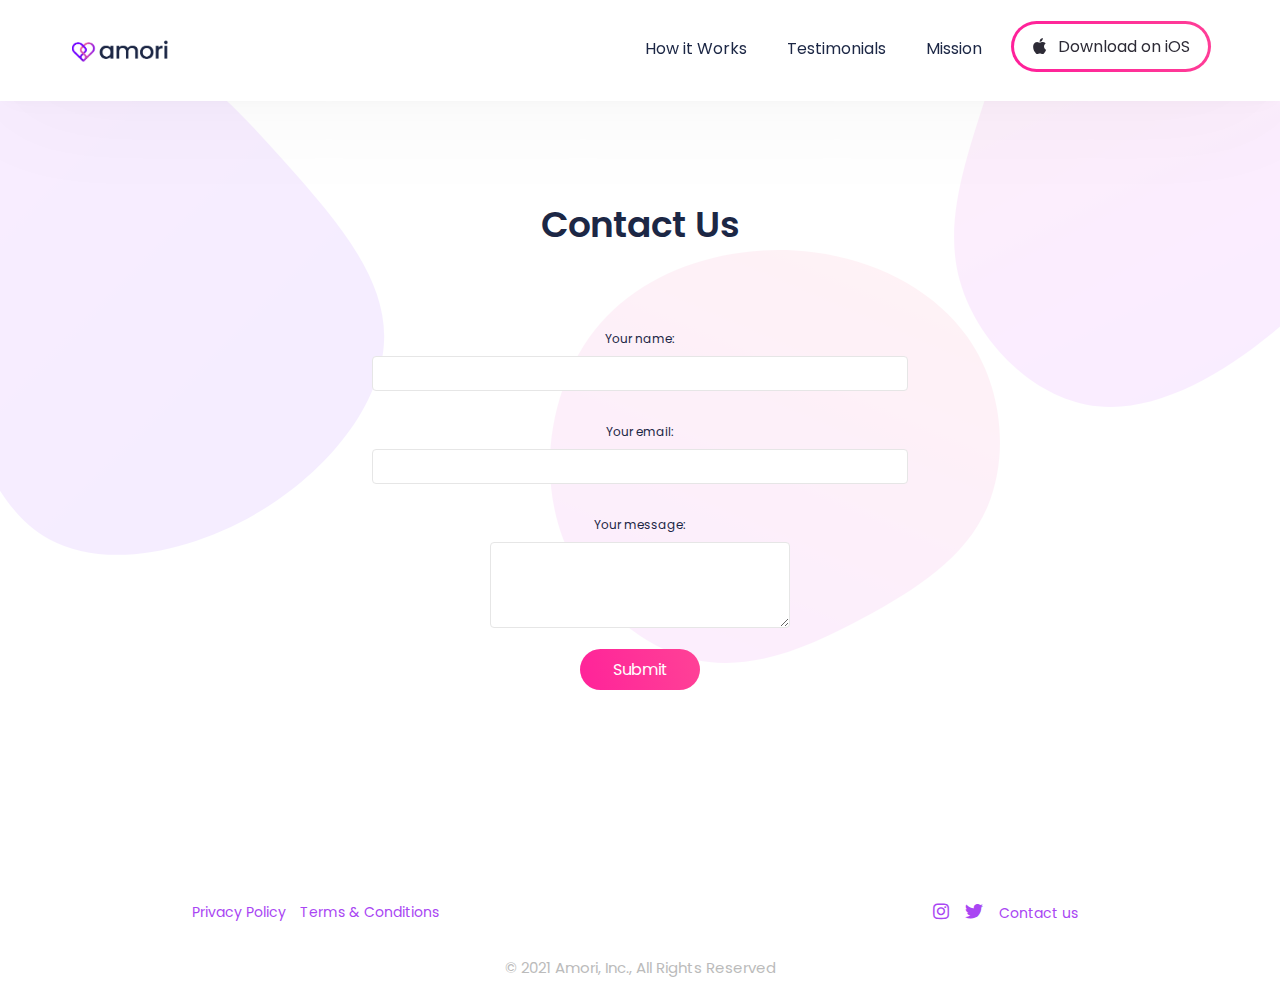
==== contact.html @ 14833dfd "copied amori website" ====
<!DOCTYPE html>
<html lang="en">

<head>
    <meta charset="UTF-8">
    <meta name="viewport" content="width=device-width, minimum-scale=1.0">

    <title>Amori &#124; 1:1 Audio Chat for Friends &amp; Dating</title>
    <meta name="keywords" content="Dating, app, relationships, chat, 1:1, friends, calls, blind date, love, date">
    <meta name="description"
        content="Amori is a blind dating experiment to help you form genuine romantic connections." />

    <meta name="image" property="og:image" content="img/opengraph.png">

    <meta name="viewport" content="width=device-width, initial-scale=1, shrink-to-fit=no">

    <!-- favicon -->
    <link rel="apple-touch-icon" sizes="180x180" href="/apple-touch-icon.png">
    <link rel="icon" type="image/png" sizes="32x32" href="/favicon-32x32.png">
    <link rel="icon" type="image/png" sizes="16x16" href="/favicon-16x16.png">
    <link rel="manifest" href="/site.webmanifest">
    <link rel="mask-icon" href="/safari-pinned-tab.svg" color="#5bbad5">
    <meta name="msapplication-TileColor" content="#9f00a7">
    <meta name="theme-color" content="#ffffff">

    <!-- font -->
    <link rel="preconnect" href="https://fonts.gstatic.com">
    <link href="https://fonts.googleapis.com/css2?family=Poppins:wght@400;500;600&display=swap" rel="stylesheet">
    <link rel="stylesheet" href="icofont/icofont.min.css">

    <!-- fa -->
    <link href="css/all.css" rel="stylesheet">
    <!--load all styles -->

    <!-- bootstrap -->

    <link rel="stylesheet" href="https://stackpath.bootstrapcdn.com/bootstrap/4.3.1/css/bootstrap.min.css"
        integrity="sha384-ggOyR0iXCbMQv3Xipma34MD+dH/1fQ784/j6cY/iJTQUOhcWr7x9JvoRxT2MZw1T" crossorigin="anonymous">

    <!-- css -->
    <link rel="stylesheet" type="text/css" href="css/style.css">
</head>

<body>

    <div class="main-container">

        <div class="blob-container">

            <div class="blobs">
                <img id="blob1" src="img/blob1.svg">
                <img id="blob2" src="img/blob2.svg">
                <img id="blob3" src="img/blob3.svg">
            </div>
        </div>

        <div class="main-content">

            <!-- nav bar -->
            <nav id="menu" class="navbar fixed-top navbar-expand-md navbar-light">
                <a class="navbar-brand" href="index.html">
                    <img src="img/logo2.png" width="100" class="d-inline-block align-top" alt="">
                </a>
                <button id="nav-hamburger" class="navbar-toggler" type="button" data-toggle="collapse"
                    data-target="#navbarNav" aria-controls="navbarNav" aria-expanded="false"
                    aria-label="Toggle navigation">
                    <span class="navbar-toggler-icon"></span>
                </button>
                <div class="collapse navbar-collapse " id="navbarNav">
                    <ul class="navbar-nav ml-auto">
                        <li class="nav-item">
                            <a class="nav-link" href="#how">How it Works</a>
                        </li>

                        <li class="nav-item">
                            <a class="nav-link" href="#testimonials">Testimonials</a>
                        </li>

                        <li class="nav-item">
                            <a class="nav-link" href="mission.html">Mission</a>
                        </li>


                        <li class="download">
                            <a href="https://apps.apple.com/us/app/amori-blind-audio-calls/id1552334356" class="app-link">
                                <div class="app-store">
                                    <p class="app-store-content">Download&nbsp;on&nbsp;iOS
                                    </p>

                                </div>
                            </a>
                        </li>

                    </ul>
                </div>
            </nav>
            <!-- end of nav bar -->


            <form action="https://formspree.io/xyynzwwd" method="POST">
                <h2>Contact Us</h2>
                <input type="hidden" name="action" value="submit"> Your name:
                <br>
                <input name="name" type="text" value="" size="35" />
                <br> Your email:
                <br>
                <input name="email" type="text" value="" size="35" />
                <br> Your message:
                <br>
                <textarea name="message" rows="4" cols="30"></textarea>
                <br>

                <input class="submit-button" type="submit" />

            </form>




        </div> <!-- end of content wrap -->




        <!-- footer-->
        <footer id="footer-links">

            <div class="footer-left"><a href="privacy.html" id="privacy">Privacy Policy</a>
                <a href="terms.html" id="terms">Terms &amp; Conditions</a>
            </div>
            <div class="footer-right">
                <a href="https://www.instagram.com/amoridating/" target="_blank">
                    <i class="fab fa-instagram"></i>
                </a>
                <a href="https://twitter.com/amoridating" target="_blank">
                    <i class="fab fa-twitter"></i>
                </a>
                <a href="contact.html" id="contact">Contact us</a>
            </div>
        </footer>
        <footer id="copyright">
            <p>&copy; 2021 Amori, Inc., All Rights Reserved</p>

        </footer> <!-- end of footer-->


    </div> <!-- end of main container -->


    <!-- bootstrap -->
    <script src="https://code.jquery.com/jquery-3.3.1.slim.min.js"
        integrity="sha384-q8i/X+965DzO0rT7abK41JStQIAqVgRVzpbzo5smXKp4YfRvH+8abtTE1Pi6jizo"
        crossorigin="anonymous"></script>
    <script src="https://cdnjs.cloudflare.com/ajax/libs/popper.js/1.14.7/umd/popper.min.js"
        integrity="sha384-UO2eT0CpHqdSJQ6hJty5KVphtPhzWj9WO1clHTMGa3JDZwrnQq4sF86dIHNDz0W1"
        crossorigin="anonymous"></script>
    <script src="https://stackpath.bootstrapcdn.com/bootstrap/4.3.1/js/bootstrap.min.js"
        integrity="sha384-JjSmVgyd0p3pXB1rRibZUAYoIIy6OrQ6VrjIEaFf/nJGzIxFDsf4x0xIM+B07jRM"
        crossorigin="anonymous"></script>
</body>

</html>
---- css/style.css ----
html, body, div, span, applet, object, iframe, h1, h2, h3, h4, h5, h6, p, blockquote, pre, a, abbr, acronym, address, big, cite, code, del, em, img, ins, kbd, q, s, samp, small, strike, strong, sub, sup, tt, var, b, u, i, center, dl, dt, dd, ol, ul, li, fieldset, form, label, legend, table, caption, tbody, tfoot, thead, tr, th, td, article, aside, canvas, details, embed, figure, figcaption, footer, header, menu, nav, output, section, summary, time, mark, audio, video {
    margin: 0;
    padding: 0;
    border: 0;
    font-size: 100%;
    font: inherit;
  }

html {
    scroll-behavior: smooth;
}

:root {
    --main-text-color: #1C2745;
    --main-accent-color: #A946F3;
  }

* {
    box-sizing: border-box;
}

body {
    font-family: Poppins, Helvetica, Arial, sans-serif;
    color: var(--main-text-color);
    font-size: 12px;
}

h1 {
    font-weight: 600;
    font-size: 4em;
    line-height: 1.4em;
    margin-bottom: 56px;
}

.highlight {
    color: var(--main-accent-color);
    overflow: hidden; /* Ensures the content is not revealed until the animation */
    border-right: .12em solid #A946F3; /* The typwriter cursor */
    white-space: nowrap; /* Keeps the content on a single line */
    margin: 0 auto; /* Gives that scrolling effect as the typing happens */
    letter-spacing: 0.01em; /* Adjust as needed */
    animation: 
      typing 3.5s steps(40, end),
      blink-caret .75s step-end infinite;
}

  
  /* The typewriter cursor effect */
  @keyframes blink-caret {
    from, to { border-color: transparent }
    50% { border-color: #A946F3; }
}

.highlight::before {
    content: "Deeper";
    animation: animate infinite 8s;
    padding-left: 10px;
}

.italic {
    font-style: italic;
}

@keyframes animate {

    3% { content: "D"; } 6% { content: "De"; } 9% { content: "Dee"; } 12% { content: "Deep" } 15% { content: "Deepe" } 18% { content: "Deeper" }
    28% { content: "Deeper"; } 29% { content: "Deepe"; } 30% { content: "Deep"; } 31% { content: "De" } 32% { content: "" }

    36% { content: "M"; } 38% { content: "Me"; } 40% { content: "Mea"; } 42% { content: "Mean" } 44% { content: "Meani" } 46% { content: "Meanin" } 48% { content: "Meaning" } 50% { content: "Meaningf" } 52% { content: "Meaningfu" } 54% { content: "Meaningful" }
    64% { content: "Meaningful"; } 65% { content: "Meaningfu"; } 66% { content: "Meaning" } 67% { content: "Meanin" } 68% { content: "Mea" } 69% { content: "M" } 70% { content: "" }

    74% { content: "R"; } 77% { content: "Re"; } 80% { content: "Rea"; } 83% { content: "Real" }
    96% { content: "Real"; } 97% { content: "Rea"; } 98% { content: "Re"; } 99% { content: "R" } 100% { content: "" }

}


h2 {
    font-weight: 600;
    font-size: 3em;
    line-height: 1.4em;
    text-align: center;
    margin-bottom: 80px;
}

h3 {
    font-weight: 600;
    font-size: 2em;
    line-height: 1.4em;
    margin-bottom: 48px;
}

p {
    font-size: 1.5em
}

a,
a:hover {
    text-decoration: none;
}

.main-container {
    margin: 0 auto;
    overflow-x: hidden;
}

.main-content {
    margin: 0 auto;
    max-width: 1200px;
    padding: 0 40px;
    padding-top: 200px;
    padding-bottom: 100px;
}

#header {
    display: flex;
   /* grid-template-columns: minmax(200px, 440px) 1fr;*/
   justify-content: space-between;
    grid-column-gap: 40px;
    margin-bottom: 120px;
}

#header h1 {
    max-width: 440px;
}

.header-img {
    max-width: 550px;
}

#logo {
    max-width: 180px;
    margin-bottom: 40px;
}

/* nav */
#menu {
    box-shadow:
  0 0.4px 5.4px rgba(0, 0, 0, 0.014),
  0 1px 15px rgba(0, 0, 0, 0.02),
  0 2.4px 36.2px rgba(0, 0, 0, 0.026),
  0 8px 120px rgba(0, 0, 0, 0.04)
;
    background-color: #ffffff;
    padding: 24px 72px;
    margin-bottom: 88px;
}

.navbar-brand img {
    height: 100%;
}


.navbar-collapse .nav-link {
    padding-bottom: 16px;
}

.navbar-light .navbar-nav .nav-link,.navbar-light .navbar-nav .nav-link:hover  {
    color: var(--main-text-color);
    margin-right: 24px;
    font-size: 16px;
    padding-top: 4px;
}


.nav-link {
    padding: 0;
    margin-top: 8px;
}

li {
    list-style-type: none;
}



/* app button */
.app-link, 
.app-link1 {
    display: block;
    margin: 0 auto;
    text-decoration: none;
}


.download div, 
.mission-download div {
    padding: 8px;
    padding-right: 16px;
    padding-left: 16px;
}

.app-link:hover,
.app-link1:hover {
    text-decoration: none;
}

.mission-download {
    display: flex;
    
}

.app-store,
.app-store1 {
    box-sizing: border-box;
    background-color: white;
    color: #2D2B36;
    border: solid 2px transparent;
    border-radius: 50px;
    /* width: 200px; */
    padding: inherit;
    position: relative;
    transition: 0.3s;
}

.app-store1 {
    /* width: 235px;*/
    width: fit-content;
}


.app-store::before,
.app-store1::before {
    content: '';
    position: absolute;
    top: 0;
    right: 0;
    bottom: 0;
    left: 0;
    z-index: -1;
    margin: -5px;
    border-radius: inherit;
    background-image: linear-gradient(76deg, #ff129b, #ff6493, #8727ff, #d427ff);
    background-size: 800% 800%;
    -webkit-animation: gradient 16s ease infinite;
    animation: gradient 16s ease infinite alternate;
}

.app-store:hover, 
.app-store1 {
    background-color: transparent;
    color: white;
}

.app-store-content::before,
.app-store-content1::before {
    font-family: "Icofont";
    margin-right: 10px;
    margin-top: -2px;
    content: "\e8a7";
}

.app-store-content{
    font-size: 1rem;
    margin: 0px;
}

.app-store-content1 {
    font-size: 1.2rem;
    margin: 0px;
}

.apple-store {
    font-size: 1.2em
}

/* how it works */
#how {
    padding-top: 156px;
    margin-top: -100px;
    margin-bottom: 64px;
    text-align: center;
}

.step-left,
.step-right {
    display: inline-grid;
    margin: auto;
    margin-bottom: 144px;
    grid-template-columns: 500px 1fr;
    grid-column-gap: 80px;
    text-align: left;
}
.step-right {
    grid-template-columns: 1fr 500px;
}
#step1 {
    max-width: 280px;
}

#step2 {
    max-width: 460px;
}

#step3 {
    max-width: 400px;
}

#step4 {
    max-width: 350px;
}

.stepname {
    margin-top: 40px;
    display: grid;
    grid-template-columns: max-content 1fr;
    font-size: 2em;
    font-weight: 600;
}

.stepnumber {
    color: #ffffff;
    background-color: var(--main-accent-color);
    width: 56px;
    height: 56px;
    border-radius: 100%;
    text-align: center;
    padding-top: 10px;
    margin-right: 40px;
}

.steptext {
    margin-top: 5px;
}

.stepdescription {
    font-size: 1.5em;
    font-weight: 400;
    margin-top: 16px;
    margin-left: 96px;
}

/* testimonial */
#testimonials {
    padding-top: 156px;
    padding-bottom: 80px;
    margin-top: -100px;
    background-color: #F0F2FF;
}

#testimonial-grid {
    max-width: 1200px;
    margin: auto;
    display: flex;
    flex-flow: row wrap;
    justify-content: space-around;
    text-align: center;
    grid-row-gap: 64px;
    
}

.testimonial-cell {
    max-width: 350px;
}

.testimonial-cell img {
    max-width: 150px;
}

.testimonial-name {
    font-weight: 500;
    margin: 24px 0;
}

/* mail */
#mail, #mission {
    margin: auto;
    padding: 120px 0;
    width: 100%;
    background: rgb(240,242,255);
    background: linear-gradient(0deg, rgba(240,242,255,0) 0%, rgba(240,242,255,1) 100%);
    text-align: center;
}

#sub-grid {
    display: flex;
    justify-content: center;
    align-items: center;
    grid-column-gap: 32px;
}

.mc-field-group input {
    width: 300px;
    height: 50px;
    border-radius: 100px;
    border: solid 1px #EBEFF4;
    padding-left: 16px;
    color: #626E81;
    box-shadow:
  0 0.5px 1.9px rgba(62, 74, 100, 0.028),
  0 1.8px 6.5px rgba(62, 74, 100, 0.042),
  0 8px 29px rgba(62, 74, 100, 0.07)
;

}

#mc-embedded-subscribe {
    font-size: 1.125em;
    width: 160px;
    height: 50px;
    -webkit-appearance: none;
    background-image: linear-gradient(76deg, #ff129b, #ff6493, #8727ff, #d427ff);
    background-size: 800% 800%;
    -webkit-animation: gradient 16s ease infinite;
    animation: gradient 16s ease infinite alternate;
    background-color: none;
    color: #ffffff;
    border: none;
    border-radius: 100px;
}

/* mission page */
#mission-header {
    text-align: center;
    max-width: 800px;
    margin: auto;

}

#mission-header p {
    margin-bottom: 40px;
    padding: 0 56px;
}

/* contact page */

form {
    text-align: center;
    margin: auto;
    margin-bottom: 80px;
}
form input {
    margin-bottom: 32px;
    border: solid 1px #e6e6e6;
    padding: 4px;
    border-radius: 4px;
    font-family: Poppins;
    font-size: 1rem;
    margin-top: 8px;
}

input {
    z-index: 1;
}

form textarea {
    width: 300px;
    padding: 10px 15px;
    border: solid 1px #e6e6e6;
    border-radius: 4px;
    font-family: Poppins;
    font-size: 0.9em;
    margin-top: 8px;
}

.submit-button {
    margin-top: 16px;
    width: 120px;
    border: none;
    color: #fff;
    border-radius: 80px;
    padding: 8px 0;
    background-image: linear-gradient(76deg, #ff129b, #ff6493, #8727ff, #d427ff);
    background-size: 800% 800%;
    -webkit-animation: gradient 16s ease infinite;
    animation: gradient 16s ease infinite alternate;
    cursor: pointer;

}

/* legal */

#privacy-policy,
#terms-conditions {
    padding: 0px 12vw;
    text-align: center;
    line-height: 2.4em;
    margin-bottom: 100px;
}
#privacy-policy h2, 
#terms-conditions h2 {
    font-size: 1.8em;
    margin-top: 25px;
    margin-bottom: 20px;
    text-align: left;
}
#privacy-policy h3,
#terms-conditions h3 {
    font-size: 1.4em;
    font-weight: 500;
    margin-bottom: 15px;
    text-align: left;
}
#privacy-policy h4,
#terms-conditions h4 {
    font-size: 1.2em;
    font-weight: 500;
    margin-bottom: 15px;
    text-align: left;
}
#privacy-policy p,
#terms-conditions p {
    font-size: 1em;
    margin-bottom: 15px;
    text-align: left;
}
#privacy-policy ul li, 
#terms-conditions ul li {
    margin-top: 10px;
    text-align: left;

    list-style-type: circle;
}
#privacy-policy ul,
#terms-conditions ul {
    margin-bottom: 15px;
    margin-left: 35px;
    text-align: left;
}
#privacy-policy a,
#terms-conditions a {
    color: var(--main-accent-color);
    text-align: left;
}


/* footer */
#footer-links {
    width: 70%;
    margin: auto;
    display: flex;
    justify-content: space-between;
    margin-bottom: 32px;
    font-size: 14px;
}

.fab {
    font-size: 18px;
    padding-right: 12px;
    color: var(--main-accent-color);
}

#copyright {
    text-align: center;
    color: #bbbbbb;
    font-size: 10px;
    padding-bottom: 24px;
}

#privacy,
#terms,
#contact {
    display: inline-block;
    text-align: center;
    float: none;
    margin-right: 10px;
    color: var(--main-accent-color);
}
#terms {
    padding-right: 24px;
}

/* blob code */
.blob-container {
    position: relative;
    margin: 0px;
    padding: 0px;
    z-index: -100;
}

.blobs {
    position: absolute;
    height: 100vh;
    width: 100%;
}

#blob1,
#blob2,
#blob3 {
    position: absolute;
    z-index: -1;
    opacity: 0.08;
}
#blob1 {
    width: 450px;
    top: 250px;
    left: 550px;
    animation: blobMove1 100s ease-in-out infinite;
}
#blob2 {
    width: 600px;
    top: -180px;
    right: -190px;
    animation: blobMove2 115s ease-in-out infinite;
}
#blob3 {
    width: 475px;
    top: 25px;
    left: -80px;
    animation: blobMove3 125s ease-in-out infinite;
}
/* animations */

@keyframes blobMove1 {
    0% {
        transform: scale(1) translate(10px, -20px);
    }
    38% {
        transform: scale(0.8, 1) translate(10vw, 7vh) rotate(160deg);
    }
    40% {
        transform: scale(0.8, 1) translate(10vw, 7vh) rotate(160deg);
    }
    88% {
        transform: scale(1.2) translate(10vw, 2vh) rotate(-50deg);
    }
    90% {
        transform: scale(1.2) translate(10vw, 2vh) rotate(-50deg);
    }
    100% {
        transform: scale(1) translate(10px, -20px);
    }
}
@keyframes blobMove2 {
    0% {
        transform: scale(1) translate(10px, -20px);
    }
    38% {
        transform: scale(1.2, 1) translate(-10vw, 20vh) rotate(120deg);
    }
    40% {
        transform: scale(1.2, 1) translate(-10vw, 20vh) rotate(120deg);
    }
    78% {
        transform: scale(0.8) translate(0vw, 20vh) rotate(-20deg);
    }
    80% {
        transform: scale(0.8) translate(0vw, 20vh) rotate(-20deg);
    }
    100% {
        transform: scale(1) translate(10px, -20px);
    }
}
@keyframes blobMove3 {
    0% {
        transform: scale(1) translate(10px, -20px);
    }
    48% {
        transform: scale(0.9, 1) translate(16vw, 10vh) rotate(90deg);
    }
    50% {
        transform: scale(0.9, 1) translate(16vw, 10vh) rotate(90deg);
    }
    88% {
        transform: scale(1.3) translate(0vw, 10vh) rotate(-40deg);
    }
    90% {
        transform: scale(1.3) translate(0vw, 10vh) rotate(-40deg);
    }
    100% {
        transform: scale(1) translate(10px, -20px);
    }
}
/* gradient */

@-webkit-keyframes gradient {
    0% {
        background-position: 0% 50%
    }
    50% {
        background-position: 100% 50%
    }
    100% {
        background-position: 0% 50%
    }
}
@keyframes gradient {
    0% {
        background-position: 0% 50%
    }
    50% {
        background-position: 100% 50%
    }
    100% {
        background-position: 0% 50%
    }
}

@media only screen and (max-width: 900px) {
.blob-container {
        display: none;
}
body {
      font-size: 12px;
      text-align: center;
}
    .main-content {
        padding: 0 24px;
        padding-top: 200px;
    }

    .navbar-light .navbar-nav .nav-link,.navbar-light .navbar-nav .nav-link:hover  {
        margin: 12px 0;
    }

    .nav-item:first-of-type {
        margin-top: 24px;
    }

    #header {
        display: grid;
        grid-template-columns: 1fr;
        justify-items: center;
        
    }
    h1 {
        text-align: center;
        margin: auto;
         margin-bottom: 56px;
         font-size: 2.7em;
    }

    #header{
        max-width: 100%;
    }
    #header img {
        max-width: 60vw;
    }

    .header-img-section {
        margin-bottom: 64px;
        order: -1;
    }

    .app-store1 {
        margin: auto;
    }
    

    .app-link{
        max-width: 220px;
        margin: auto;
    }

    .highlight {
        position: relative;
    }

    .step-left,
    .step-right {
    grid-template-columns: 1fr;
    max-width: 600px;
    }

#step1, #step2, #step3, #step4 {
    order: -1;
    margin: auto;
    margin-top: 80px;
    max-width: 280px;
}

#step1 {
    max-width: 220px;
}

.stepnumber {
    width: 48px;
    height: 48px;
    padding-top: 6px;
    margin-right: 20px;
}

.stepdescription {
    margin-left: 70px;
}

#testimonials {
    padding: 0 24px;
    padding-top: 64px;
    padding-bottom: 100px;
}

.testimonial-cell {
    margin-bottom: 64px;
}

#mail {
    padding: 32px 24px;
}

#sub-grid {
    grid-column-gap: 16px;
    grid-row-gap: 0px;
    flex-wrap: wrap;
    
}

#mc-embedded-subscribe {
    font-size: 16px;
}

#footer-links {
    width: 100%;
    display: flex;
    justify-content: center;
    margin-bottom: 32px;
}

#mission-header {
    padding-bottom: 80px;
}

#mission-header p {
    padding: 0 8px;
}

.mission-download {
    padding-bottom: 80px;
}


  }
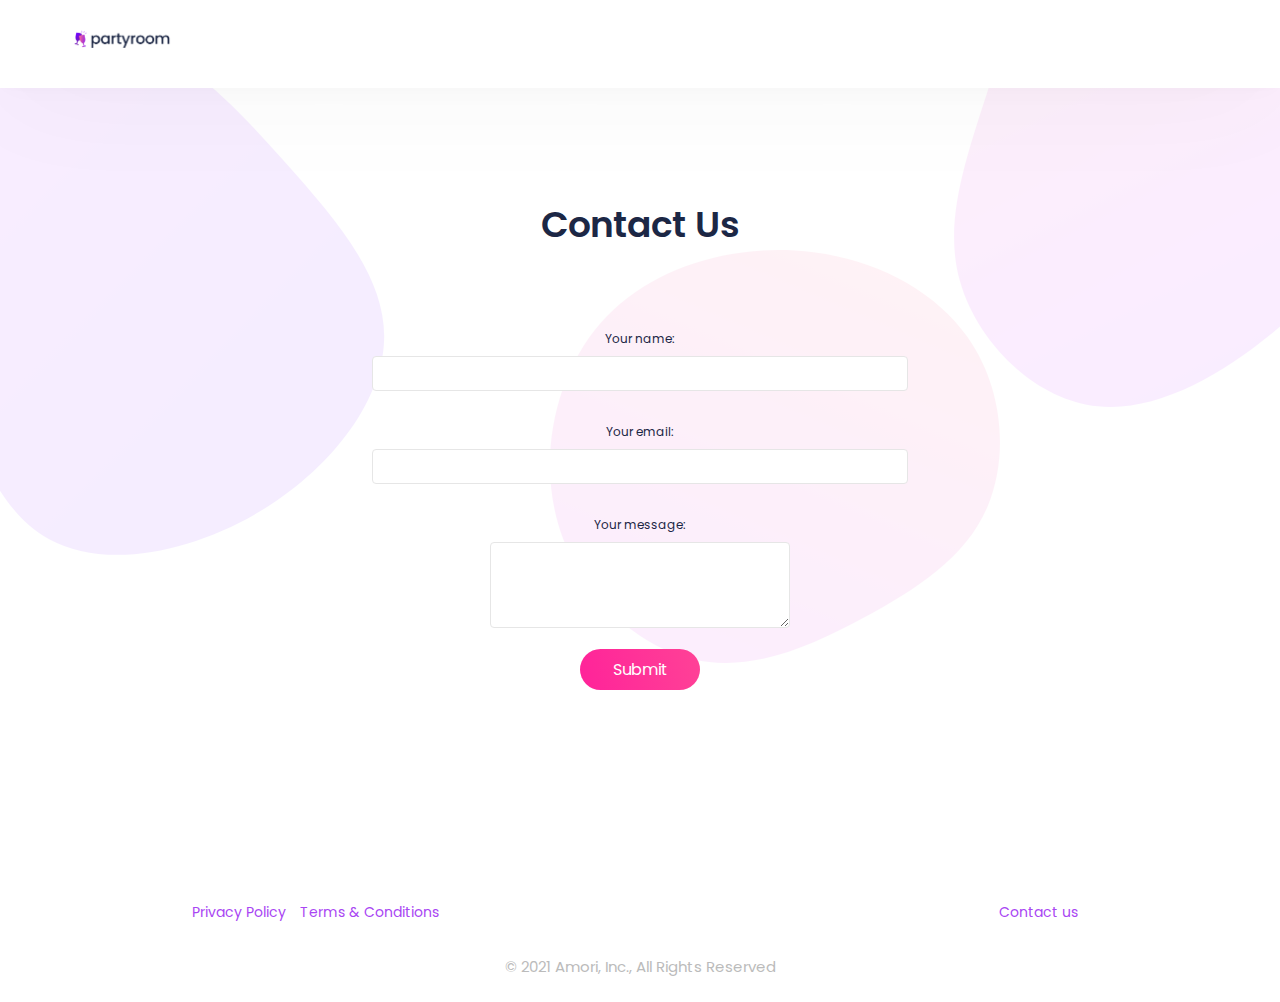
==== commit 4a027153: "updated" ====
--- a/contact.html
+++ b/contact.html
@@ -5,10 +5,10 @@
     <meta charset="UTF-8">
     <meta name="viewport" content="width=device-width, minimum-scale=1.0">
 
-    <title>Amori &#124; 1:1 Audio Chat for Friends &amp; Dating</title>
-    <meta name="keywords" content="Dating, app, relationships, chat, 1:1, friends, calls, blind date, love, date">
+    <title>Partyroom &#124; Campus Audio Chat</title>
+    <meta name="keywords" content="Dating, app, clubhouse, audio, relationships, college, campus, blind date, date">
     <meta name="description"
-        content="Amori is a blind dating experiment to help you form genuine romantic connections." />
+        content="The first hyperlocal audio platform for your college campus." />
 
     <meta name="image" property="og:image" content="img/opengraph.png">
 
@@ -61,38 +61,6 @@
                 <a class="navbar-brand" href="index.html">
                     <img src="img/logo2.png" width="100" class="d-inline-block align-top" alt="">
                 </a>
-                <button id="nav-hamburger" class="navbar-toggler" type="button" data-toggle="collapse"
-                    data-target="#navbarNav" aria-controls="navbarNav" aria-expanded="false"
-                    aria-label="Toggle navigation">
-                    <span class="navbar-toggler-icon"></span>
-                </button>
-                <div class="collapse navbar-collapse " id="navbarNav">
-                    <ul class="navbar-nav ml-auto">
-                        <li class="nav-item">
-                            <a class="nav-link" href="#how">How it Works</a>
-                        </li>
-
-                        <li class="nav-item">
-                            <a class="nav-link" href="#testimonials">Testimonials</a>
-                        </li>
-
-                        <li class="nav-item">
-                            <a class="nav-link" href="mission.html">Mission</a>
-                        </li>
-
-
-                        <li class="download">
-                            <a href="https://apps.apple.com/us/app/amori-blind-audio-calls/id1552334356" class="app-link">
-                                <div class="app-store">
-                                    <p class="app-store-content">Download&nbsp;on&nbsp;iOS
-                                    </p>
-
-                                </div>
-                            </a>
-                        </li>
-
-                    </ul>
-                </div>
             </nav>
             <!-- end of nav bar -->
 
@@ -129,12 +97,6 @@
                 <a href="terms.html" id="terms">Terms &amp; Conditions</a>
             </div>
             <div class="footer-right">
-                <a href="https://www.instagram.com/amoridating/" target="_blank">
-                    <i class="fab fa-instagram"></i>
-                </a>
-                <a href="https://twitter.com/amoridating" target="_blank">
-                    <i class="fab fa-twitter"></i>
-                </a>
                 <a href="contact.html" id="contact">Contact us</a>
             </div>
         </footer>
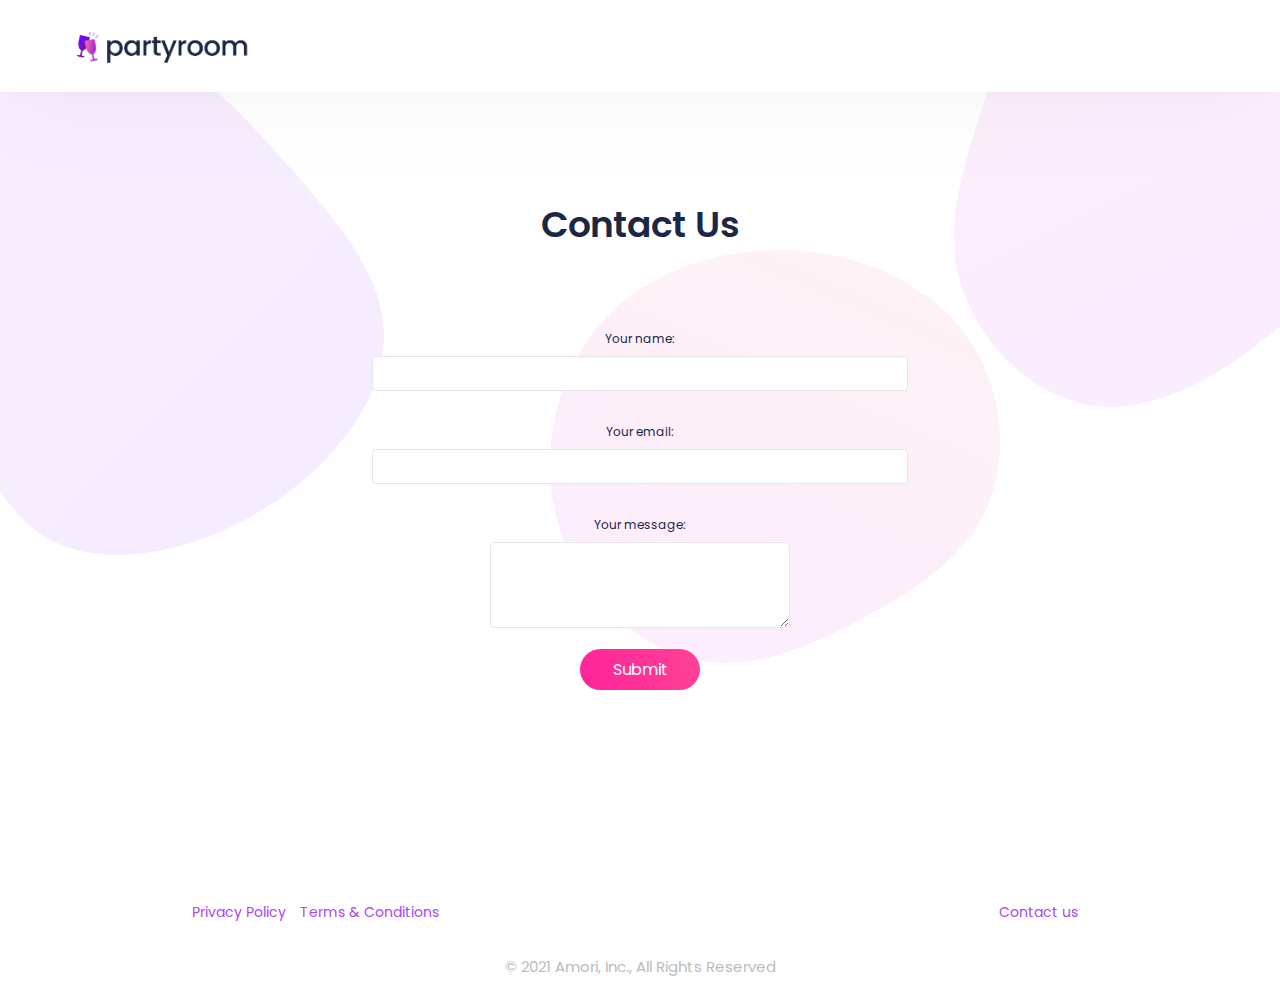
==== commit 9b03b307: "more changes" ====
--- a/contact.html
+++ b/contact.html
@@ -57,9 +57,9 @@
         <div class="main-content">
 
             <!-- nav bar -->
-            <nav id="menu" class="navbar fixed-top navbar-expand-md navbar-light">
+            <nav id="menu" class="navbar fixed-top navbar-expand-lg navbar-light">
                 <a class="navbar-brand" href="index.html">
-                    <img src="img/logo2.png" width="100" class="d-inline-block align-top" alt="">
+                    <img src="img/logo2.png" width="180" class="d-inline-block align-top" alt="">
                 </a>
             </nav>
             <!-- end of nav bar -->
